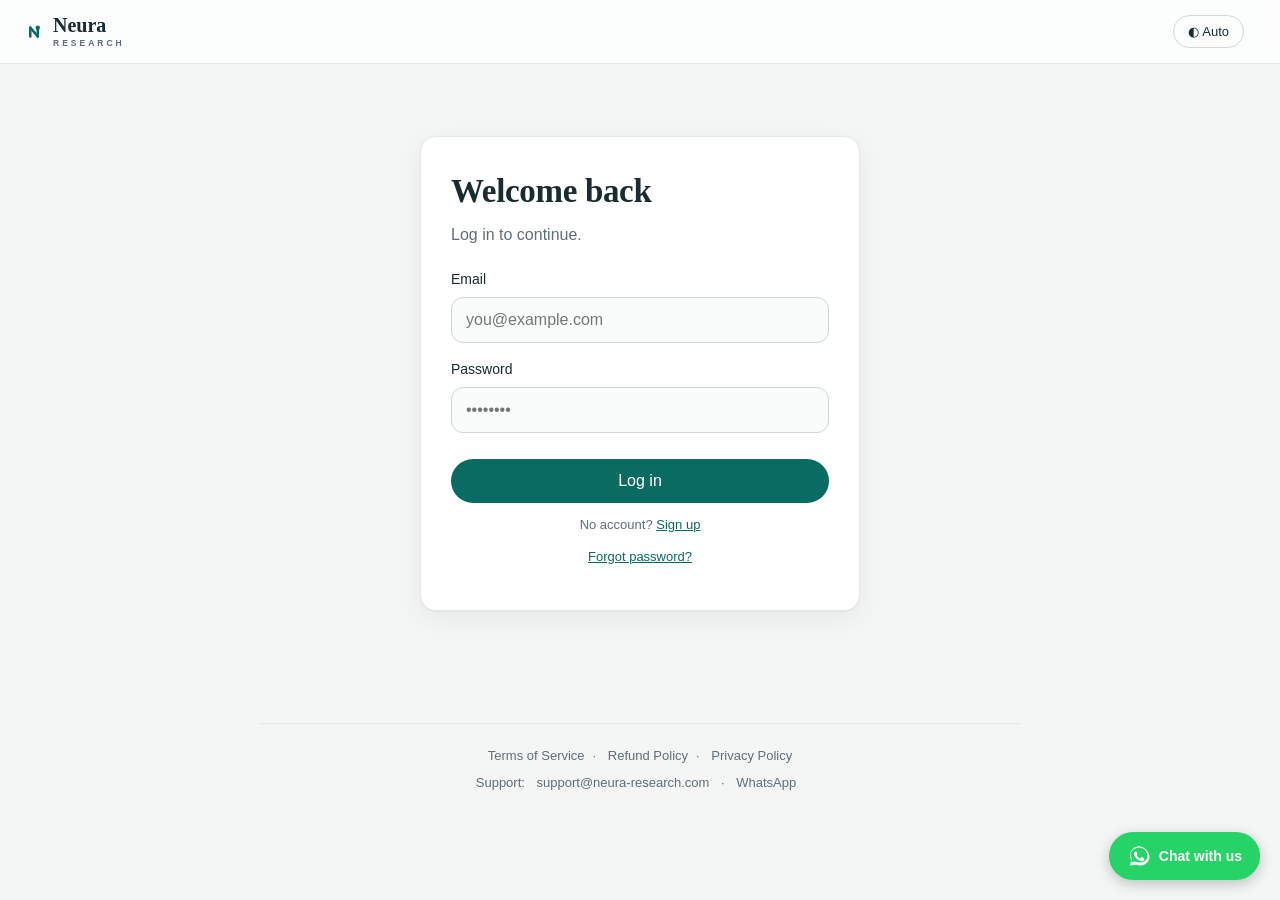
==== frontend/index.html @ 0a602200 "Redesign UI: Apple-academic theme (serif headings, teal accent, pill buttons, light/dark toggle) acr" ====
<!DOCTYPE html>
<html lang="en">
<head>
  <meta charset="UTF-8" />
  <meta name="viewport" content="width=device-width, initial-scale=1.0, viewport-fit=cover" />
  <title>Neura</title>
  <link rel="stylesheet" href="styles.css" />
  <link rel="icon" href="favicon.svg" />
  <link rel="apple-touch-icon" href="apple-touch-icon.png" />
  <link rel="manifest" href="manifest.webmanifest" />
  <meta name="theme-color" content="#0a6b63" />
  <meta name="apple-mobile-web-app-capable" content="yes" />
  <meta name="apple-mobile-web-app-status-bar-style" content="default" />
  <meta name="apple-mobile-web-app-title" content="Neura" />
  <script>
    /* Apply saved light/dark choice before paint to avoid a flash. */
    (function () {
      try {
        var t = localStorage.getItem("neura_theme");
        if (t === "light" || t === "dark") document.documentElement.setAttribute("data-theme", t);
      } catch (e) {}
    })();
  </script>
</head>
<body>
  <header class="topbar">
    <div class="brand"><svg width="20" height="20" viewBox="0 0 64 64" style="vertical-align:-3px" fill="none" stroke="currentColor" stroke-width="8" stroke-linecap="round"><line x1="20" y1="18" x2="20" y2="46"/><line x1="44" y1="18" x2="44" y2="46"/><line x1="20" y1="18" x2="44" y2="46"/><circle cx="44" cy="18" r="7" fill="currentColor" stroke="none"/></svg><span class="brand-word">Neura<span class="brand-sub">RESEARCH</span></span></div>
    <div class="topbar-right">
      <button id="themeToggle" class="theme-toggle" title="Appearance">◐ Auto</button>
      <span id="userEmail" class="user-email"></span>
      <button id="logoutBtn" class="btn btn-ghost hidden">Log out</button>
    </div>
  </header>

  <main id="app" class="app"></main>

  <footer class="site-footer">
    <a href="terms.html">Terms of Service</a>·
    <a href="refund.html">Refund Policy</a>·
    <a href="privacy.html">Privacy Policy</a>
    <div style="margin-top:8px;">
      Support: <a class="js-support-email" href="#">email</a> ·
      <a class="js-support-whatsapp" href="#">WhatsApp</a>
    </div>
  </footer>

  <div id="toast" class="toast hidden"></div>

  <!-- API base URL lives in config.js (edit that for production). -->
  <script src="config.js"></script>
  <script src="app.js"></script>
  <script src="contact.js"></script>
</body>
</html>
---- frontend/styles.css ----
/* Neura — Apple-academic theme.
   Clean Apple layout (whitespace, rounded cards, pill buttons, smooth motion)
   with an academic character: serif headings + a trustworthy teal accent.
   Light/dark auto (prefers-color-scheme) with a manual override via
   <html data-theme="light|dark">. All class names match app.js. */

:root {
  --bg: #f4f6f6;
  --surface: #ffffff;
  --surface-2: #fafcfc;
  --ink: #1a2b32;
  --muted: #5f6f75;
  --line: #e4e8e9;
  --line-strong: #cfd6d8;
  --accent: #0a6b63;          /* deep teal — trustworthy, research-y */
  --accent-ink: #085048;
  --accent-soft: #e6f2f0;
  --ok: #1d7a44;
  --warn: #9a5b1e;
  --err: #c0392b;
  --radius: 16px;
  --radius-sm: 12px;
  --shadow: 0 1px 2px rgba(0,0,0,.04), 0 8px 30px rgba(0,0,0,.06);
  --ease: cubic-bezier(.25,.1,.25,1);
  --serif: "New York","Iowan Old Style",ui-serif,Georgia,"Times New Roman",serif;
  --sans: -apple-system,BlinkMacSystemFont,"SF Pro Text","SF Pro Display","Segoe UI",sans-serif;
}

@media (prefers-color-scheme: dark) {
  :root {
    --bg:#0b0f10; --surface:#161b1c; --surface-2:#12181a;
    --ink:#eef2f2; --muted:#9aa7a9; --line:#283032; --line-strong:#374042;
    --accent:#4cc2b6; --accent-ink:#0a6b63; --accent-soft:#12302d;
    --shadow:0 1px 2px rgba(0,0,0,.4), 0 8px 30px rgba(0,0,0,.5);
  }
}
/* Manual override wins over the media query. */
html[data-theme="light"] {
  --bg:#f4f6f6; --surface:#ffffff; --surface-2:#fafcfc;
  --ink:#1a2b32; --muted:#5f6f75; --line:#e4e8e9; --line-strong:#cfd6d8;
  --accent:#0a6b63; --accent-ink:#085048; --accent-soft:#e6f2f0;
  --shadow:0 1px 2px rgba(0,0,0,.04), 0 8px 30px rgba(0,0,0,.06);
}
html[data-theme="dark"] {
  --bg:#0b0f10; --surface:#161b1c; --surface-2:#12181a;
  --ink:#eef2f2; --muted:#9aa7a9; --line:#283032; --line-strong:#374042;
  --accent:#4cc2b6; --accent-ink:#0a6b63; --accent-soft:#12302d;
  --shadow:0 1px 2px rgba(0,0,0,.4), 0 8px 30px rgba(0,0,0,.5);
}

* { box-sizing: border-box; }
body {
  margin: 0;
  font-family: var(--sans);
  color: var(--ink);
  background: var(--bg);
  line-height: 1.5;
  -webkit-font-smoothing: antialiased;
  transition: background .3s var(--ease), color .3s var(--ease);
}

.hidden { display: none !important; }

/* Topbar — frosted, translucent */
.topbar {
  display: flex; align-items: center; justify-content: space-between;
  padding: 15px 24px;
  background: color-mix(in srgb, var(--surface) 72%, transparent);
  -webkit-backdrop-filter: saturate(180%) blur(20px);
  backdrop-filter: saturate(180%) blur(20px);
  border-bottom: 1px solid var(--line);
  position: sticky; top: 0; z-index: 10;
  padding-top: calc(15px + env(safe-area-inset-top));
  padding-left: calc(24px + env(safe-area-inset-left));
  padding-right: calc(24px + env(safe-area-inset-right));
}
.brand {
  font-family: var(--serif); font-weight: 600; font-size: 20px;
  display: inline-flex; align-items: center; gap: 9px;
}
.brand svg { color: var(--accent); }        /* logo follows the accent */
.brand-word { display: inline-flex; flex-direction: column; line-height: 1; }
.brand-sub {
  font-family: var(--sans);
  font-size: 8.5px; font-weight: 600; letter-spacing: 3px;
  color: var(--muted); margin-top: 4px;
}
.topbar-right { display: flex; align-items: center; gap: 12px; }
.user-email { color: var(--muted); font-size: 14px; }

/* Theme toggle button */
.theme-toggle {
  display: inline-flex; align-items: center; gap: 6px;
  padding: 8px 14px; font-size: 13px; font-weight: 500; font-family: inherit;
  border: 1px solid var(--line-strong); border-radius: 980px;
  background: transparent; color: var(--ink); cursor: pointer;
  transition: transform .15s var(--ease), background .2s var(--ease);
}
.theme-toggle:hover { background: var(--accent-soft); transform: scale(1.03); }
.theme-toggle:active { transform: scale(.97); }

/* Layout */
.app { max-width: 760px; margin: 0 auto; padding: 32px 20px 72px; }
.app { padding-bottom: calc(72px + env(safe-area-inset-bottom)); -webkit-overflow-scrolling: touch; }
.card {
  background: var(--surface); border: 1px solid var(--line);
  border-radius: var(--radius); padding: 30px; box-shadow: var(--shadow);
  margin-bottom: 20px;
  animation: fadeUp .5s var(--ease) both;
}
@keyframes fadeUp { from { opacity: 0; transform: translateY(16px); } to { opacity: 1; transform: translateY(0); } }
@media (prefers-reduced-motion: reduce) { .card { animation: none; } * { transition: none !important; } }

h1 { font-family: var(--serif); font-size: 33px; letter-spacing: -.01em; margin: 0 0 6px; font-weight: 600; }
h2 { font-family: var(--serif); font-size: 23px; letter-spacing: -.01em; margin: 0 0 4px; font-weight: 600; }
h3 { font-family: var(--serif); font-size: 18px; margin: 0 0 4px; font-weight: 600; }
.sub { color: var(--muted); margin: 0 0 22px; font-size: 16px; }

/* Forms */
label { display: block; font-weight: 500; font-size: 14px; margin: 16px 0 7px; }
input, textarea, select {
  width: 100%; padding: 13px 14px; font-size: 16px; font-family: inherit;
  border: 1px solid var(--line-strong); border-radius: var(--radius-sm);
  background: var(--surface-2); color: var(--ink);
  transition: border-color .2s var(--ease), box-shadow .2s var(--ease);
}
input[type="checkbox"] { width: auto; margin: 0; }
.agree {
  display: flex; align-items: flex-start; gap: 10px; margin-top: 18px;
  font-weight: 400; font-size: 14px; color: var(--ink); cursor: pointer;
}
.agree input { margin-top: 3px; flex: none; }
textarea { min-height: 120px; resize: vertical; }
input:focus, textarea:focus, select:focus {
  outline: none; border-color: var(--accent); box-shadow: 0 0 0 4px var(--accent-soft);
}

.site-footer {
  max-width: 760px; margin: 0 auto; padding: 22px; text-align: center;
  color: var(--muted); font-size: 13px; border-top: 1px solid var(--line);
}
.site-footer a { color: var(--muted); margin: 0 8px; text-decoration: none; }
.site-footer a:hover { color: var(--accent); }

/* Buttons — Apple pill */
.btn {
  display: inline-flex; align-items: center; gap: 8px; justify-content: center;
  padding: 12px 26px; font-size: 16px; font-weight: 500; font-family: inherit;
  border: 1px solid transparent; border-radius: 980px; cursor: pointer;
  transition: transform .2s var(--ease), filter .2s var(--ease), background .2s var(--ease);
}
.btn-primary { background: var(--accent); color: #fff; }
.btn-primary:hover { transform: scale(1.02); filter: brightness(1.12); }
.btn-ghost { background: transparent; border-color: var(--line-strong); color: var(--ink); }
.btn-ghost:hover { background: var(--accent-soft); transform: scale(1.02); }
.btn:disabled { opacity: .5; cursor: not-allowed; transform: none; filter: none; }
.btn:active { transform: scale(.97); }
.btn-row { display: flex; gap: 12px; margin-top: 26px; flex-wrap: wrap; }
.btn-block { width: 100%; }

/* Segmented choice (scope, language) */
.choices { display: flex; gap: 12px; margin-top: 8px; }
.choice {
  flex: 1; padding: 18px; border: 1.5px solid var(--line-strong); border-radius: var(--radius-sm);
  cursor: pointer; text-align: center; background: var(--surface-2);
  transition: border-color .2s var(--ease), transform .15s var(--ease), background .2s var(--ease);
}
.choice:hover { border-color: var(--accent); transform: translateY(-1px); }
.choice.active { border-color: var(--accent); background: var(--accent-soft); box-shadow: inset 0 0 0 1px var(--accent); }
.choice .c-title { font-weight: 600; }
.choice .c-desc { font-size: 12.5px; color: var(--muted); margin-top: 4px; }

/* Stepper */
.stepper { display: flex; flex-wrap: wrap; gap: 7px; margin-bottom: 24px; font-size: 12.5px; }
.step { color: var(--muted); padding: 5px 13px; border-radius: 980px; background: var(--accent-soft); white-space: nowrap; }
.step.done { color: var(--ok); }
.step.current { background: var(--accent); color: #fff; }

/* Price breakdown */
.price-total { font-size: 50px; font-weight: 600; letter-spacing: -.03em; color: var(--ink); }
.price-total small { font-size: 18px; font-weight: 500; color: var(--muted); }
.breakdown { list-style: none; padding: 0; margin: 20px 0; border-top: 1px solid var(--line); }
.breakdown li { display: flex; justify-content: space-between; padding: 12px 2px; border-bottom: 1px solid var(--line); }
.breakdown .k { color: var(--muted); }
.breakdown .v { font-variant-numeric: tabular-nums; font-weight: 500; }

/* Code / preview */
pre.code {
  background: #12181a; color: #e6efee; padding: 18px; border-radius: var(--radius-sm);
  overflow: auto; font-family: ui-monospace, "SF Mono", Menlo, monospace; font-size: 13px; max-height: 360px;
}
.md {
  background: var(--surface-2); border: 1px solid var(--line); border-radius: var(--radius-sm); padding: 20px;
  white-space: pre-wrap; font-size: 16px; max-height: 440px; overflow: auto;
}

/* Data summary + plan */
.kv { display: grid; grid-template-columns: 160px 1fr; gap: 6px 14px; font-size: 14px; }
.kv .k { color: var(--muted); }
.pill { display: inline-block; padding: 3px 12px; border-radius: 980px; font-size: 12px; font-weight: 500; }
.pill.ok { background: var(--accent-soft); color: var(--accent-ink); }
.pill.warn { background: #fbeee2; color: var(--warn); }
.pill.err { background: #fbe4e2; color: var(--err); }
.tag { display:inline-block; background:var(--accent-soft); color:var(--accent-ink); border-radius:8px; padding:3px 10px; font-size:12px; margin:2px 4px 2px 0; }

/* Runs list */
.run-item {
  display: flex; align-items: center; justify-content: space-between;
  padding: 16px; border: 1px solid var(--line); border-radius: var(--radius-sm); margin-bottom: 12px;
  cursor: pointer; background: var(--surface); transition: border-color .2s var(--ease), transform .15s var(--ease);
}
.run-item:hover { border-color: var(--accent); transform: translateY(-1px); }
.run-item:active { transform: scale(.99); }
.run-meta { font-size: 13px; color: var(--muted); }

/* Spinner */
.spinner { width: 18px; height: 18px; border: 2.5px solid #fff; border-top-color: transparent; border-radius: 50%; animation: spin .7s linear infinite; }
.spinner-lg { width: 34px; height: 34px; border: 3px solid var(--accent); border-top-color: transparent; border-radius: 50%; animation: spin .7s linear infinite; margin: 20px auto; }
@keyframes spin { to { transform: rotate(360deg); } }
.center { text-align: center; }

/* Toast */
.toast {
  position: fixed; bottom: 24px; left: 50%; transform: translateX(-50%);
  background: #12181a; color: #fff; padding: 13px 22px; border-radius: var(--radius-sm);
  font-size: 14px; z-index: 100; box-shadow: var(--shadow); max-width: 90%;
}
.toast.err { background: var(--err); }

.link { color: var(--accent); cursor: pointer; text-decoration: underline; background: none; border: none; font: inherit; padding: 0; }

/* Floating WhatsApp button */
.wa-fab {
  position: fixed; right: 20px; bottom: 20px; z-index: 200;
  display: inline-flex; align-items: center; gap: 8px;
  background: #25D366; color: #fff; text-decoration: none;
  padding: 12px 18px; border-radius: 999px; font-weight: 600; font-size: 14px;
  box-shadow: 0 4px 14px rgba(0,0,0,.22); transition: transform .15s var(--ease), box-shadow .15s var(--ease);
  bottom: calc(20px + env(safe-area-inset-bottom));
}
.wa-fab:hover { transform: translateY(-2px); box-shadow: 0 6px 20px rgba(0,0,0,.28); }
.wa-fab svg { display: block; }
@media (max-width: 520px) { .wa-fab span { display: none; } .wa-fab { padding: 14px; } }
.muted-note { font-size: 13px; color: var(--muted); margin-top: 12px; }

/* Analyst assistant panel */
.asst-card { margin-top: 16px; }
.asst-head { display: flex; align-items: center; justify-content: space-between; margin-bottom: 12px; }
.asst-remaining { color: var(--muted); font-size: 13px; }
.asst-log { max-height: 320px; overflow-y: auto; display: flex; flex-direction: column; gap: 10px; padding: 4px; margin-bottom: 12px; }
.asst-msg { display: flex; }
.asst-user { justify-content: flex-end; }
.asst-assistant { justify-content: flex-start; }
.asst-bubble {
  max-width: 82%; padding: 11px 15px; border-radius: 18px;
  font-size: 15px; line-height: 1.5; white-space: pre-wrap; border: 1px solid var(--line);
}
.asst-user .asst-bubble { background: var(--accent); color: #fff; border-color: var(--accent); }
.asst-assistant .asst-bubble { background: var(--surface-2); color: var(--ink); }
.asst-input { display: flex; gap: 10px; align-items: flex-end; }
.asst-input textarea {
  flex: 1; resize: vertical; min-height: 46px; padding: 11px 13px; border-radius: var(--radius-sm);
  border: 1px solid var(--line-strong); background: var(--surface-2); color: var(--ink); font: inherit;
}
.asst-input .btn { white-space: nowrap; }

/* Phone refinements */
@media (max-width: 640px) {
  .app { padding: 20px 16px calc(44px + env(safe-area-inset-bottom)); }
  h1 { font-size: 27px; }
  .card { padding: 22px; }
  .price-total { font-size: 42px; }
}
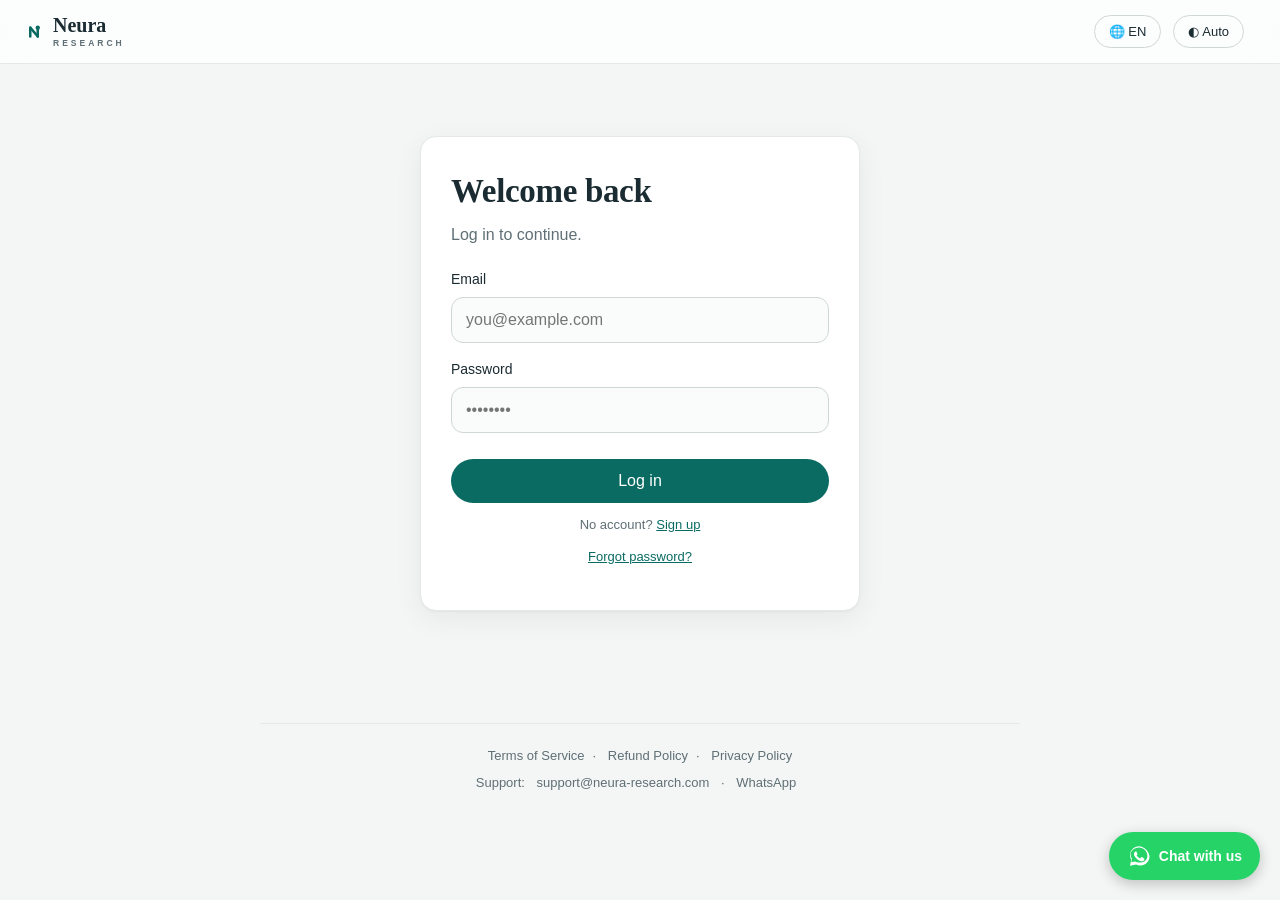
==== commit 10953bc9: "Arabic data handling (UTF-8/cp1256 normalization) + Arabic UI/RTL toggle (i18n) + email-verification" ====
--- a/frontend/index.html
+++ b/frontend/index.html
@@ -13,11 +13,14 @@
   <meta name="apple-mobile-web-app-status-bar-style" content="default" />
   <meta name="apple-mobile-web-app-title" content="Neura" />
   <script>
-    /* Apply saved light/dark choice before paint to avoid a flash. */
+    /* Apply saved light/dark + language choices before paint to avoid a flash. */
     (function () {
       try {
         var t = localStorage.getItem("neura_theme");
         if (t === "light" || t === "dark") document.documentElement.setAttribute("data-theme", t);
+        var l = localStorage.getItem("neura_lang") || "en";
+        document.documentElement.setAttribute("lang", l);
+        document.documentElement.setAttribute("dir", l === "ar" ? "rtl" : "ltr");
       } catch (e) {}
     })();
   </script>
@@ -26,6 +29,7 @@
   <header class="topbar">
     <div class="brand"><svg width="20" height="20" viewBox="0 0 64 64" style="vertical-align:-3px" fill="none" stroke="currentColor" stroke-width="8" stroke-linecap="round"><line x1="20" y1="18" x2="20" y2="46"/><line x1="44" y1="18" x2="44" y2="46"/><line x1="20" y1="18" x2="44" y2="46"/><circle cx="44" cy="18" r="7" fill="currentColor" stroke="none"/></svg><span class="brand-word">Neura<span class="brand-sub">RESEARCH</span></span></div>
     <div class="topbar-right">
+      <button id="langToggle" class="theme-toggle" title="Language / اللغة">🌐 EN</button>
       <button id="themeToggle" class="theme-toggle" title="Appearance">◐ Auto</button>
       <span id="userEmail" class="user-email"></span>
       <button id="logoutBtn" class="btn btn-ghost hidden">Log out</button>
@@ -48,6 +52,7 @@
 
   <!-- API base URL lives in config.js (edit that for production). -->
   <script src="config.js"></script>
+  <script src="i18n.js"></script>
   <script src="app.js"></script>
   <script src="contact.js"></script>
 </body>
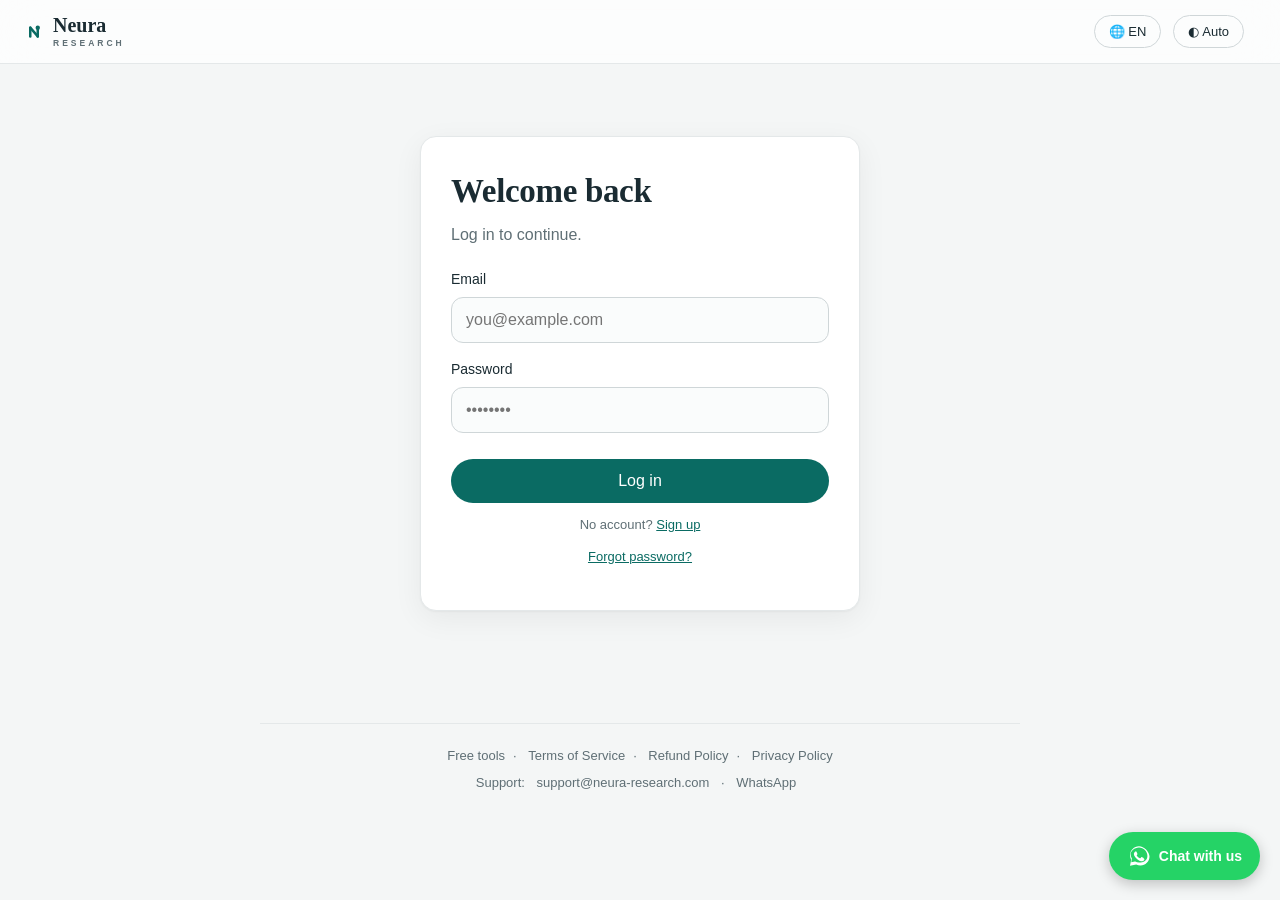
==== commit 18f19949: "Free tools: sample-size, diagnostic accuracy, and meta-analysis (engines + public API + calculators " ====
--- a/frontend/index.html
+++ b/frontend/index.html
@@ -39,6 +39,7 @@
   <main id="app" class="app"></main>
 
   <footer class="site-footer">
+    <a href="calculators.html">Free tools</a>·
     <a href="terms.html">Terms of Service</a>·
     <a href="refund.html">Refund Policy</a>·
     <a href="privacy.html">Privacy Policy</a>
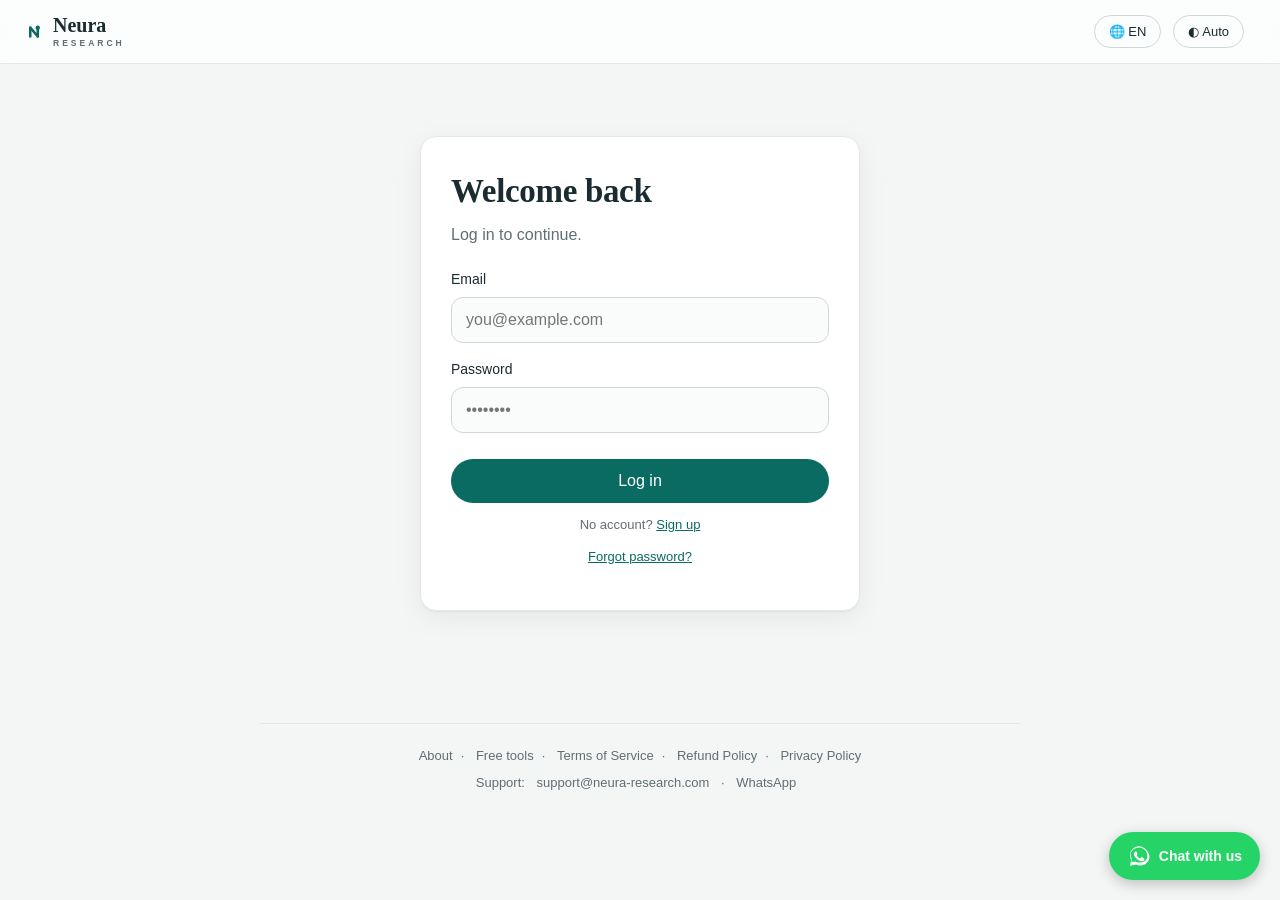
==== commit 38383c36: "About/Founder page scaffold + link free tools/about in footer; roadmap status updates" ====
--- a/frontend/index.html
+++ b/frontend/index.html
@@ -39,6 +39,7 @@
   <main id="app" class="app"></main>
 
   <footer class="site-footer">
+    <a href="about.html">About</a>·
     <a href="calculators.html">Free tools</a>·
     <a href="terms.html">Terms of Service</a>·
     <a href="refund.html">Refund Policy</a>·
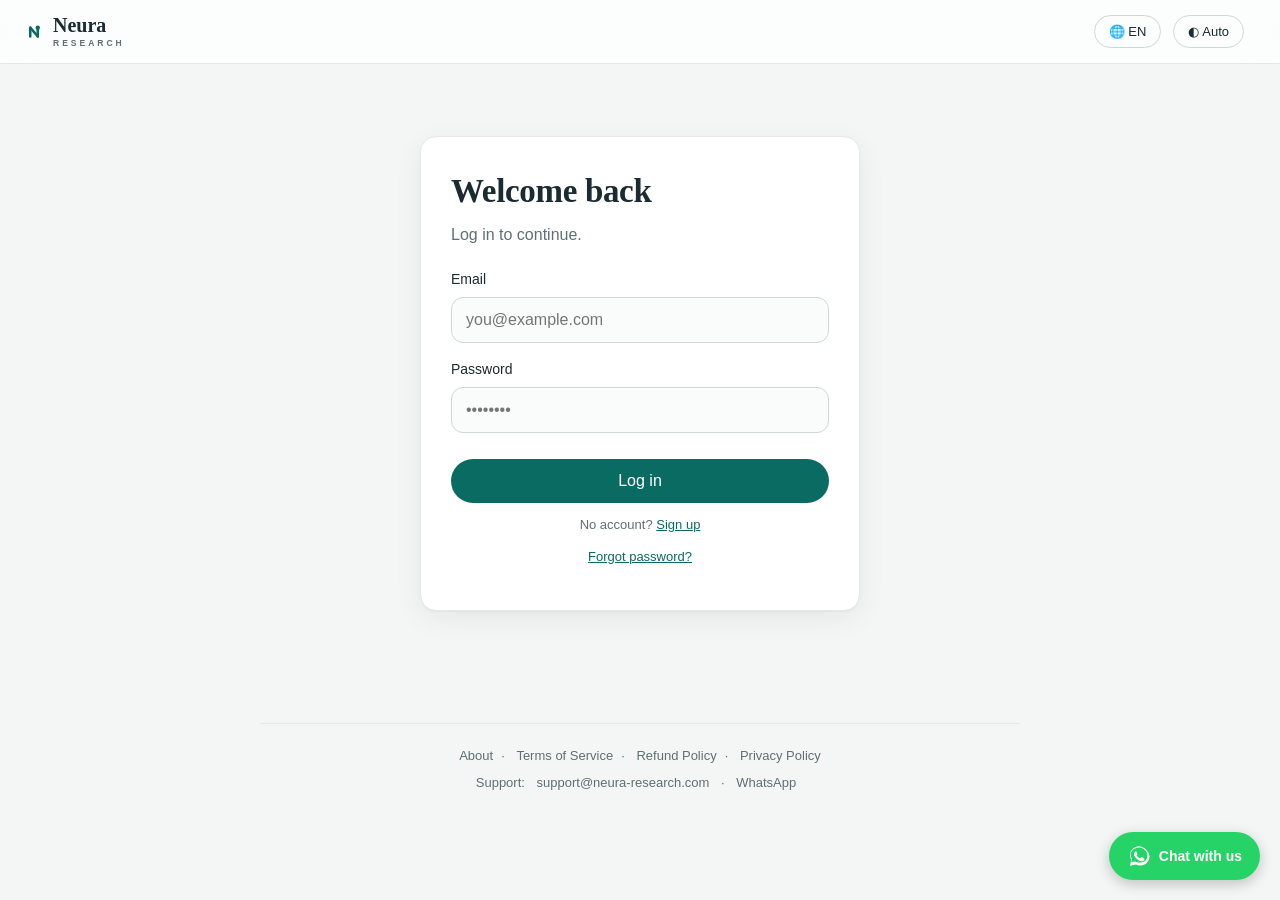
==== commit ef526849: "Make everything paid: meta-analysis/sample-size/diagnostic are now guided paid job types (create→inp" ====
--- a/frontend/index.html
+++ b/frontend/index.html
@@ -40,7 +40,6 @@
 
   <footer class="site-footer">
     <a href="about.html">About</a>·
-    <a href="calculators.html">Free tools</a>·
     <a href="terms.html">Terms of Service</a>·
     <a href="refund.html">Refund Policy</a>·
     <a href="privacy.html">Privacy Policy</a>
--- a/frontend/styles.css
+++ b/frontend/styles.css
@@ -101,6 +101,7 @@
 
 /* Layout */
 .app { max-width: 760px; margin: 0 auto; padding: 32px 20px 72px; }
+.app.wide { max-width: 1080px; }
 .app { padding-bottom: calc(72px + env(safe-area-inset-bottom)); -webkit-overflow-scrolling: touch; }
 .card {
   background: var(--surface); border: 1px solid var(--line);
@@ -242,6 +243,41 @@
 .wa-fab svg { display: block; }
 @media (max-width: 520px) { .wa-fab span { display: none; } .wa-fab { padding: 14px; } }
 .muted-note { font-size: 13px; color: var(--muted); margin-top: 12px; }
+
+/* Research-workspace shell: main content + right feature sidebar */
+.shell { display: grid; grid-template-columns: 1fr 300px; gap: 20px; align-items: start; }
+.shell-main { min-width: 0; }
+.shell-side { position: sticky; top: 84px; display: flex; flex-direction: column; gap: 10px; }
+.sidenav { background: var(--surface); border: 1px solid var(--line); border-radius: var(--radius); padding: 14px; box-shadow: var(--shadow); }
+.sidenav h4 { font-family: var(--serif); font-size: 14px; margin: 4px 6px 10px; color: var(--muted); font-weight: 600; }
+.navlink {
+  display: flex; align-items: center; gap: 10px; width: 100%; text-align: inherit;
+  padding: 10px 12px; border-radius: var(--radius-sm); border: 1px solid transparent;
+  background: transparent; color: var(--ink); font: inherit; font-size: 14.5px; cursor: pointer;
+  text-decoration: none; transition: background .15s var(--ease), border-color .15s var(--ease);
+}
+.navlink:hover { background: var(--accent-soft); }
+.navlink.active { background: var(--accent-soft); border-color: var(--accent); font-weight: 500; }
+.navlink .ic { width: 22px; text-align: center; font-size: 16px; }
+
+/* Feature cards grid on the dashboard */
+.feature-grid { display: grid; grid-template-columns: repeat(2, 1fr); gap: 14px; margin-top: 6px; }
+.feature {
+  display: block; text-align: inherit; background: var(--surface-2); border: 1px solid var(--line-strong);
+  border-radius: var(--radius-sm); padding: 18px; cursor: pointer; font: inherit; color: var(--ink);
+  transition: transform .15s var(--ease), border-color .15s var(--ease), box-shadow .15s var(--ease);
+}
+.feature:hover { transform: translateY(-2px); border-color: var(--accent); box-shadow: var(--shadow); }
+.feature .f-ic { font-size: 22px; }
+.feature .f-title { font-weight: 600; margin-top: 8px; }
+.feature .f-desc { font-size: 12.5px; color: var(--muted); margin-top: 4px; }
+.feature.primary { background: var(--accent-soft); border-color: var(--accent); }
+
+@media (max-width: 860px) {
+  .shell { grid-template-columns: 1fr; }
+  .shell-side { position: static; order: -1; }   /* nav on top on phones */
+  .feature-grid { grid-template-columns: 1fr; }
+}
 
 /* Analyst assistant panel */
 .asst-card { margin-top: 16px; }
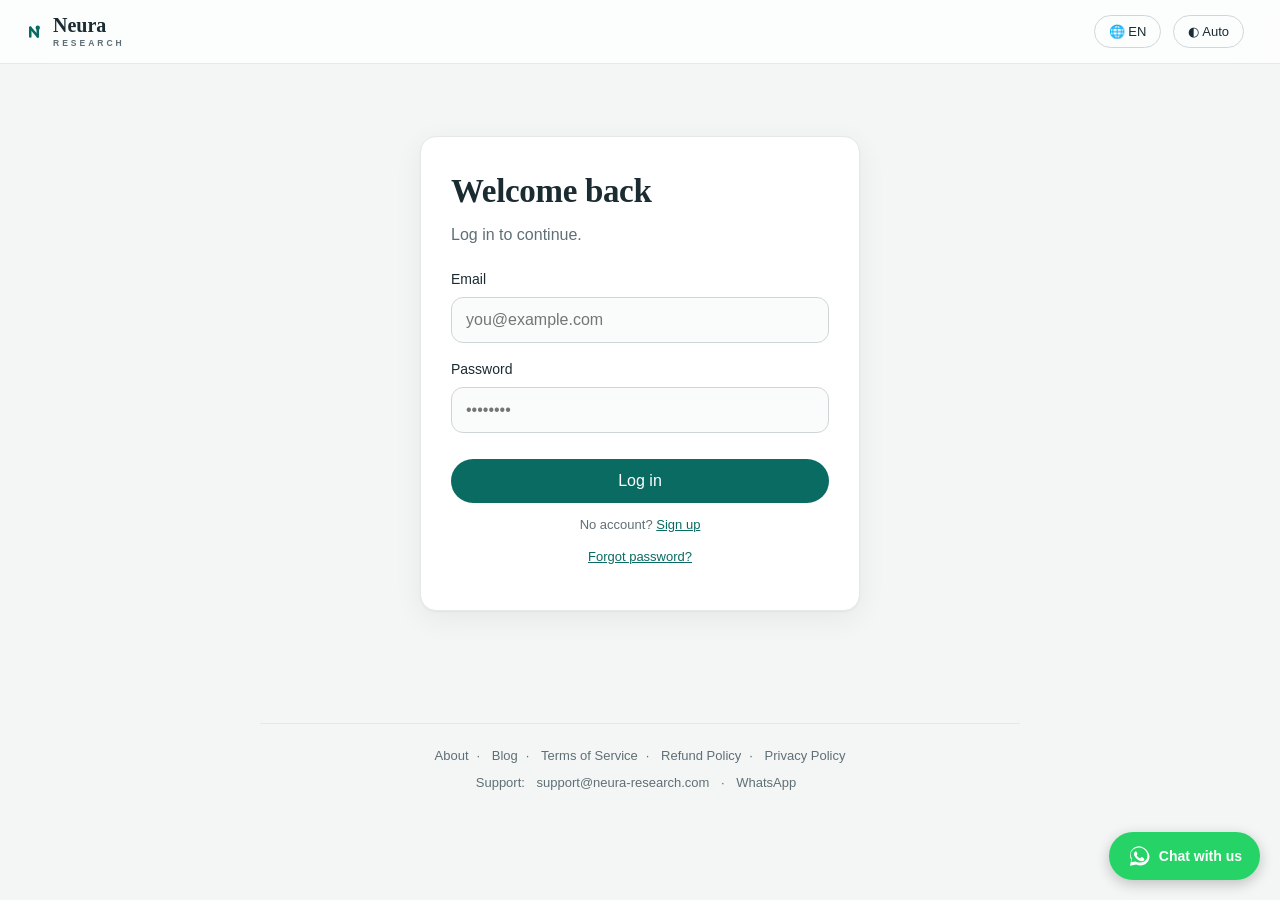
==== commit ca2b19a8: "Add file-based blog (blog.html/js + posts/) with a first article; link from footer, about, and dashb" ====
--- a/frontend/index.html
+++ b/frontend/index.html
@@ -40,6 +40,7 @@
 
   <footer class="site-footer">
     <a href="about.html">About</a>·
+    <a href="blog.html">Blog</a>·
     <a href="terms.html">Terms of Service</a>·
     <a href="refund.html">Refund Policy</a>·
     <a href="privacy.html">Privacy Policy</a>
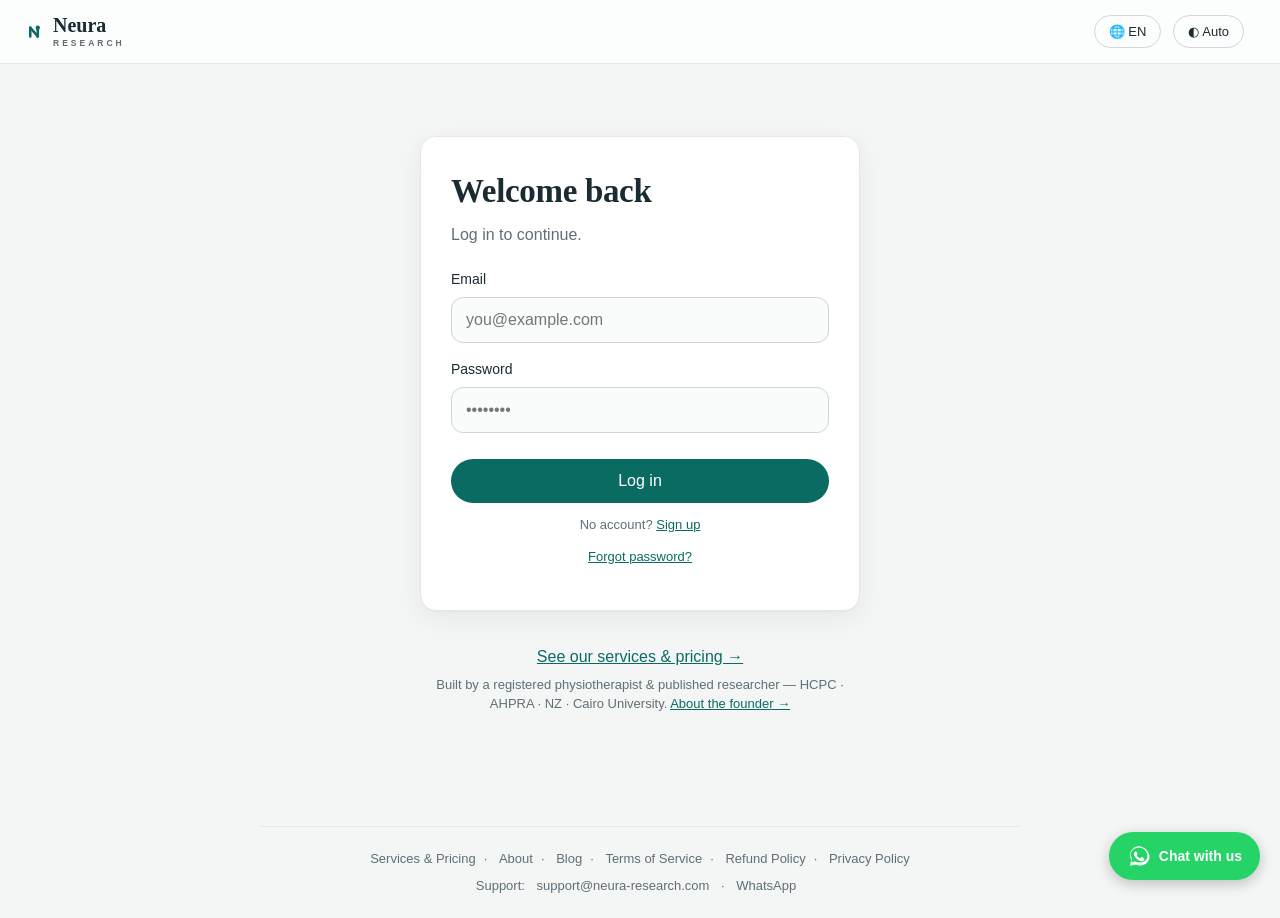
==== commit 982012d9: "Add public Services & Pricing page (no login) for payment-gateway review + customers; link from logi" ====
--- a/frontend/index.html
+++ b/frontend/index.html
@@ -39,6 +39,7 @@
   <main id="app" class="app"></main>
 
   <footer class="site-footer">
+    <a href="pricing.html">Services &amp; Pricing</a>·
     <a href="about.html">About</a>·
     <a href="blog.html">Blog</a>·
     <a href="terms.html">Terms of Service</a>·
